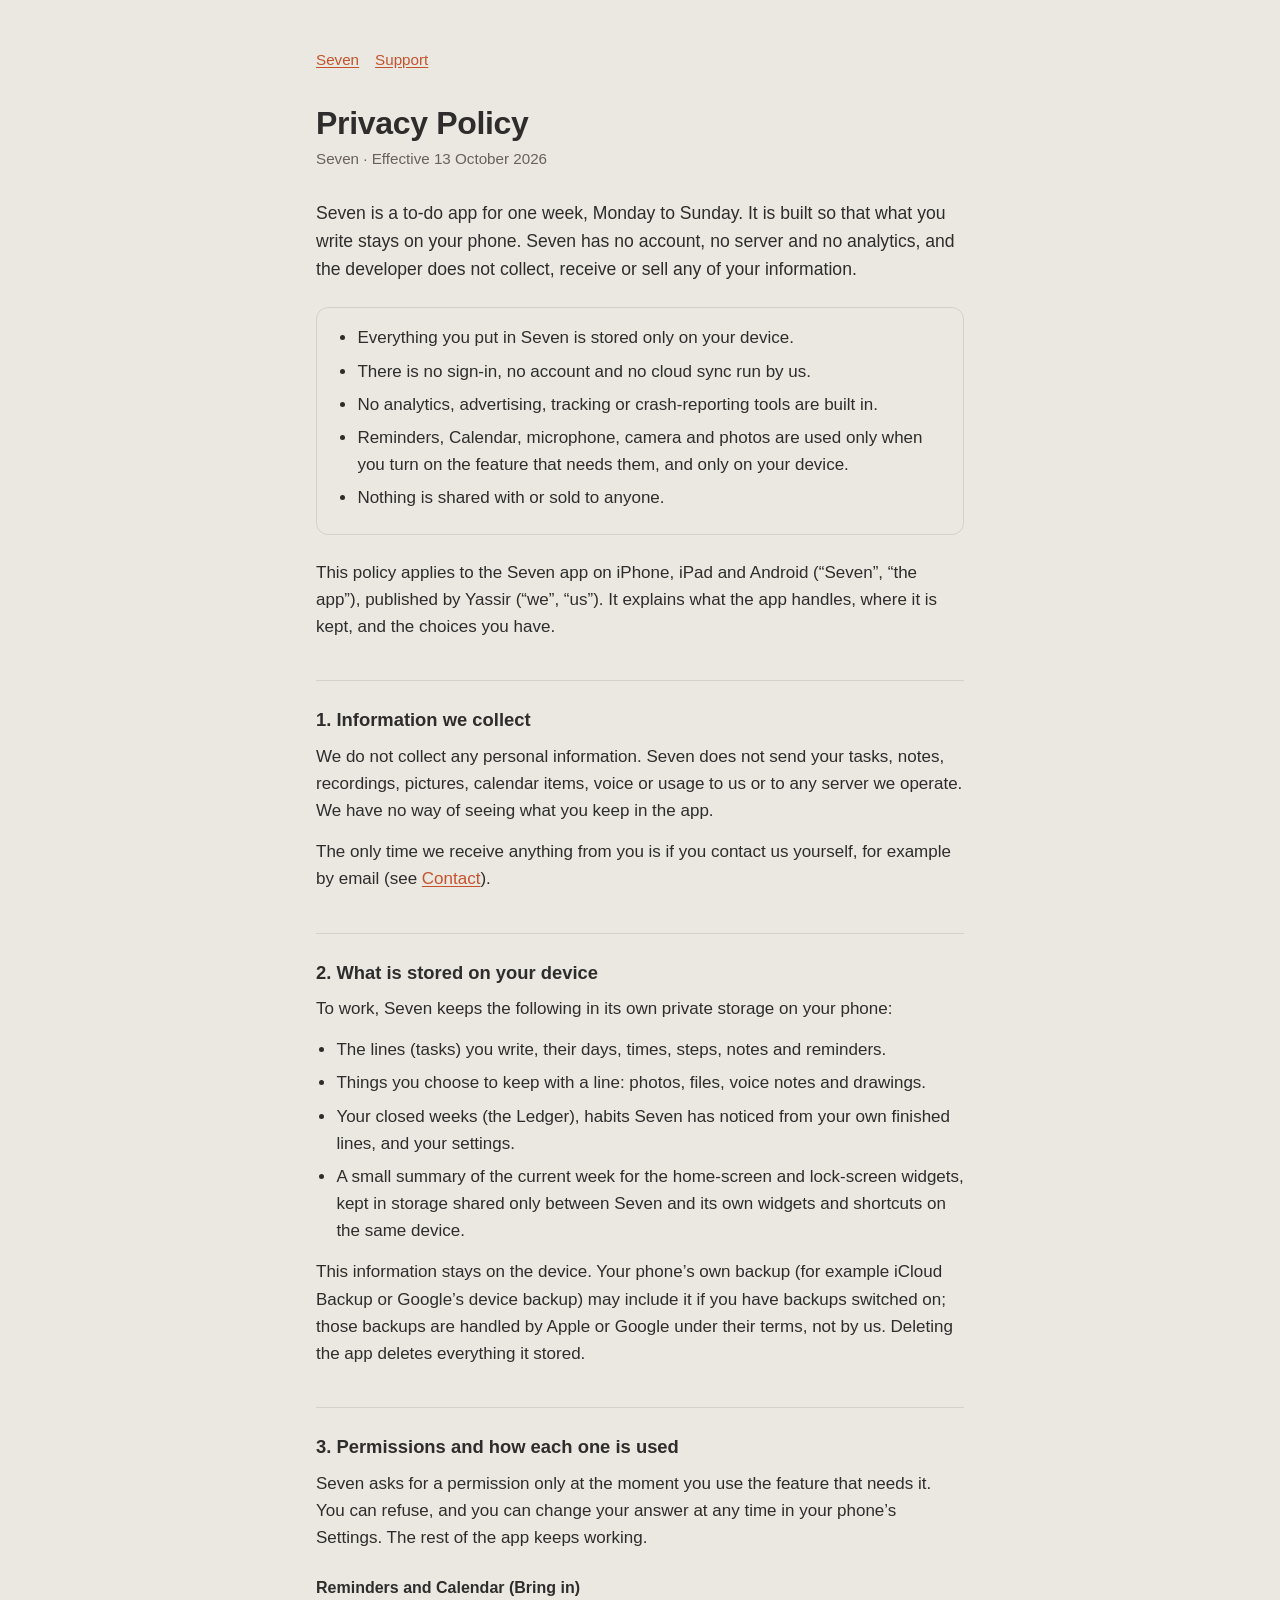
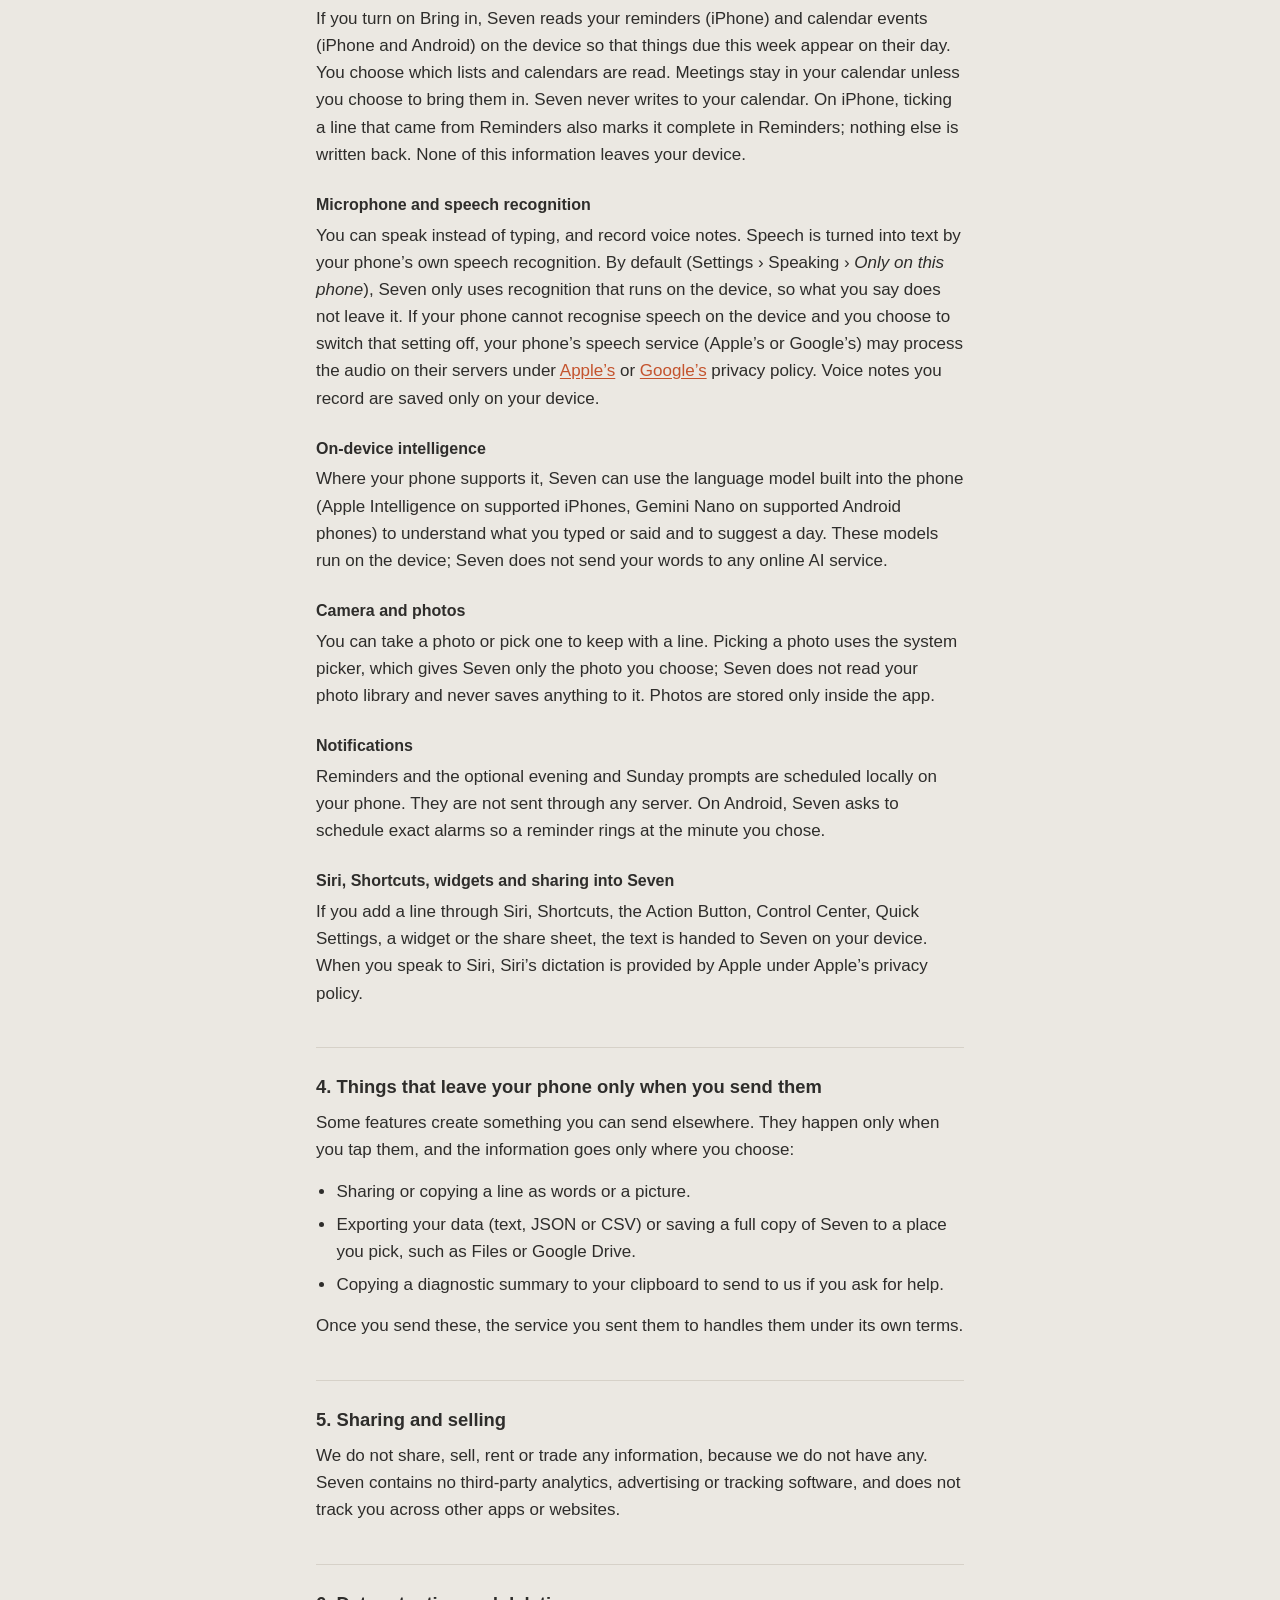
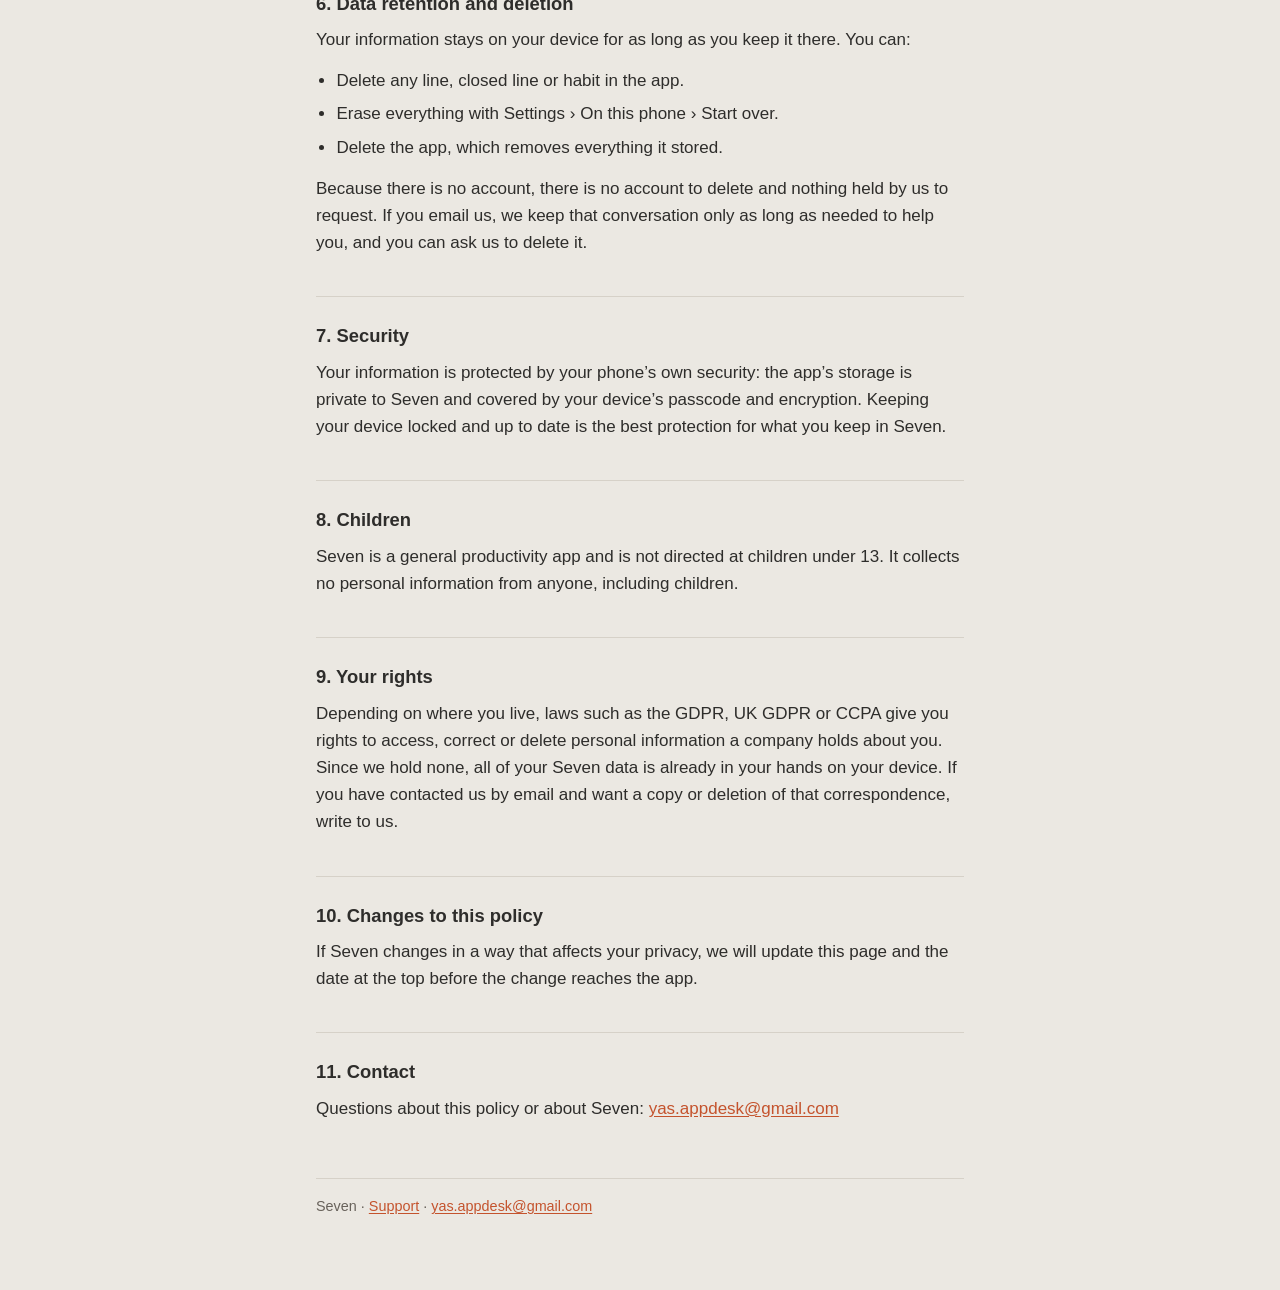
==== seven/privacy.html @ c4c127c9 "Privacy policy and support page for Seven Co-Authored-By: Claude Opus 5.5 <noreply@anthropic.com>" ====
<!doctype html>
<html lang="en">
<head>
<meta charset="utf-8">
<meta name="viewport" content="width=device-width, initial-scale=1">
<title>Seven Privacy Policy</title>
<meta name="description" content="How the Seven app handles your information: everything stays on your phone.">
<link rel="stylesheet" href="../style.css">
</head>
<body>
<main>
<nav><a href="./">Seven</a><a href="support.html">Support</a></nav>

<h1>Privacy Policy</h1>
<p class="meta">Seven · Effective 13 October 2026</p>

<p class="lede">Seven is a to-do app for one week, Monday to Sunday. It is built so that what you write stays on your phone. Seven has no account, no server and no analytics, and the developer does not collect, receive or sell any of your information.</p>

<div class="summary">
<ul>
  <li>Everything you put in Seven is stored only on your device.</li>
  <li>There is no sign-in, no account and no cloud sync run by us.</li>
  <li>No analytics, advertising, tracking or crash-reporting tools are built in.</li>
  <li>Reminders, Calendar, microphone, camera and photos are used only when you turn on the feature that needs them, and only on your device.</li>
  <li>Nothing is shared with or sold to anyone.</li>
</ul>
</div>

<p>This policy applies to the Seven app on iPhone, iPad and Android (“Seven”, “the app”), published by Yassir (“we”, “us”). It explains what the app handles, where it is kept, and the choices you have.</p>

<h2>1. Information we collect</h2>
<p>We do not collect any personal information. Seven does not send your tasks, notes, recordings, pictures, calendar items, voice or usage to us or to any server we operate. We have no way of seeing what you keep in the app.</p>
<p>The only time we receive anything from you is if you contact us yourself, for example by email (see <a href="#contact">Contact</a>).</p>

<h2>2. What is stored on your device</h2>
<p>To work, Seven keeps the following in its own private storage on your phone:</p>
<ul>
  <li>The lines (tasks) you write, their days, times, steps, notes and reminders.</li>
  <li>Things you choose to keep with a line: photos, files, voice notes and drawings.</li>
  <li>Your closed weeks (the Ledger), habits Seven has noticed from your own finished lines, and your settings.</li>
  <li>A small summary of the current week for the home-screen and lock-screen widgets, kept in storage shared only between Seven and its own widgets and shortcuts on the same device.</li>
</ul>
<p>This information stays on the device. Your phone’s own backup (for example iCloud Backup or Google’s device backup) may include it if you have backups switched on; those backups are handled by Apple or Google under their terms, not by us. Deleting the app deletes everything it stored.</p>

<h2>3. Permissions and how each one is used</h2>
<p>Seven asks for a permission only at the moment you use the feature that needs it. You can refuse, and you can change your answer at any time in your phone’s Settings. The rest of the app keeps working.</p>

<h3>Reminders and Calendar (Bring in)</h3>
<p>If you turn on Bring in, Seven reads your reminders (iPhone) and calendar events (iPhone and Android) on the device so that things due this week appear on their day. You choose which lists and calendars are read. Meetings stay in your calendar unless you choose to bring them in. Seven never writes to your calendar. On iPhone, ticking a line that came from Reminders also marks it complete in Reminders; nothing else is written back. None of this information leaves your device.</p>

<h3>Microphone and speech recognition</h3>
<p>You can speak instead of typing, and record voice notes. Speech is turned into text by your phone’s own speech recognition. By default (Settings › Speaking › <em>Only on this phone</em>), Seven only uses recognition that runs on the device, so what you say does not leave it. If your phone cannot recognise speech on the device and you choose to switch that setting off, your phone’s speech service (Apple’s or Google’s) may process the audio on their servers under <a href="https://www.apple.com/legal/privacy/">Apple’s</a> or <a href="https://policies.google.com/privacy">Google’s</a> privacy policy. Voice notes you record are saved only on your device.</p>

<h3>On-device intelligence</h3>
<p>Where your phone supports it, Seven can use the language model built into the phone (Apple Intelligence on supported iPhones, Gemini Nano on supported Android phones) to understand what you typed or said and to suggest a day. These models run on the device; Seven does not send your words to any online AI service.</p>

<h3>Camera and photos</h3>
<p>You can take a photo or pick one to keep with a line. Picking a photo uses the system picker, which gives Seven only the photo you choose; Seven does not read your photo library and never saves anything to it. Photos are stored only inside the app.</p>

<h3>Notifications</h3>
<p>Reminders and the optional evening and Sunday prompts are scheduled locally on your phone. They are not sent through any server. On Android, Seven asks to schedule exact alarms so a reminder rings at the minute you chose.</p>

<h3>Siri, Shortcuts, widgets and sharing into Seven</h3>
<p>If you add a line through Siri, Shortcuts, the Action Button, Control Center, Quick Settings, a widget or the share sheet, the text is handed to Seven on your device. When you speak to Siri, Siri’s dictation is provided by Apple under Apple’s privacy policy.</p>

<h2>4. Things that leave your phone only when you send them</h2>
<p>Some features create something you can send elsewhere. They happen only when you tap them, and the information goes only where you choose:</p>
<ul>
  <li>Sharing or copying a line as words or a picture.</li>
  <li>Exporting your data (text, JSON or CSV) or saving a full copy of Seven to a place you pick, such as Files or Google Drive.</li>
  <li>Copying a diagnostic summary to your clipboard to send to us if you ask for help.</li>
</ul>
<p>Once you send these, the service you sent them to handles them under its own terms.</p>

<h2>5. Sharing and selling</h2>
<p>We do not share, sell, rent or trade any information, because we do not have any. Seven contains no third-party analytics, advertising or tracking software, and does not track you across other apps or websites.</p>

<h2>6. Data retention and deletion</h2>
<p>Your information stays on your device for as long as you keep it there. You can:</p>
<ul>
  <li>Delete any line, closed line or habit in the app.</li>
  <li>Erase everything with Settings › On this phone › Start over.</li>
  <li>Delete the app, which removes everything it stored.</li>
</ul>
<p>Because there is no account, there is no account to delete and nothing held by us to request. If you email us, we keep that conversation only as long as needed to help you, and you can ask us to delete it.</p>

<h2>7. Security</h2>
<p>Your information is protected by your phone’s own security: the app’s storage is private to Seven and covered by your device’s passcode and encryption. Keeping your device locked and up to date is the best protection for what you keep in Seven.</p>

<h2>8. Children</h2>
<p>Seven is a general productivity app and is not directed at children under 13. It collects no personal information from anyone, including children.</p>

<h2>9. Your rights</h2>
<p>Depending on where you live, laws such as the GDPR, UK GDPR or CCPA give you rights to access, correct or delete personal information a company holds about you. Since we hold none, all of your Seven data is already in your hands on your device. If you have contacted us by email and want a copy or deletion of that correspondence, write to us.</p>

<h2>10. Changes to this policy</h2>
<p>If Seven changes in a way that affects your privacy, we will update this page and the date at the top before the change reaches the app.</p>

<h2 id="contact">11. Contact</h2>
<p>Questions about this policy or about Seven: <a href="mailto:yas.appdesk@gmail.com">yas.appdesk@gmail.com</a></p>

<footer>Seven · <a href="support.html">Support</a> · <a href="mailto:yas.appdesk@gmail.com">yas.appdesk@gmail.com</a></footer>
</main>
</body>
</html>
---- style.css ----
:root {
  --paper: #EBE8E2;
  --ink: #2E2D2B;
  --quiet: #68625B;
  --line: #D6D1C8;
  --accent: #C4532D;
}
@media (prefers-color-scheme: dark) {
  :root {
    --paper: #2E2D2B;
    --ink: #EBE8E2;
    --quiet: #A8A298;
    --line: #45433F;
    --accent: #F0885F;
  }
}
* { box-sizing: border-box; }
html { -webkit-text-size-adjust: 100%; }
body {
  margin: 0;
  background: var(--paper);
  color: var(--ink);
  font: 17px/1.6 -apple-system, BlinkMacSystemFont, "Segoe UI", Roboto, Helvetica, Arial, sans-serif;
}
main { max-width: 680px; margin: 0 auto; padding: 48px 16px 72px; }
h1 { font-size: 2rem; line-height: 1.2; margin: 0 0 4px; letter-spacing: -0.01em; }
h2 { font-size: 1.15rem; margin: 40px 0 8px; padding-top: 24px; border-top: 1px solid var(--line); }
h3 { font-size: 1rem; margin: 24px 0 4px; }
p, ul { margin: 0 0 14px; }
ul { padding-left: 1.2em; }
li { margin-bottom: 6px; }
a { color: var(--accent); text-underline-offset: 2px; }
.meta { color: var(--quiet); font-size: 0.95rem; margin-bottom: 28px; }
.lede { font-size: 1.1rem; }
.summary { border: 1px solid var(--line); border-radius: 12px; padding: 16px 20px; margin: 24px 0; }
.summary ul { margin: 0; }
nav { font-size: 0.95rem; margin-bottom: 32px; }
nav a { margin-right: 16px; }
footer { color: var(--quiet); font-size: 0.9rem; margin-top: 56px; padding-top: 16px; border-top: 1px solid var(--line); }
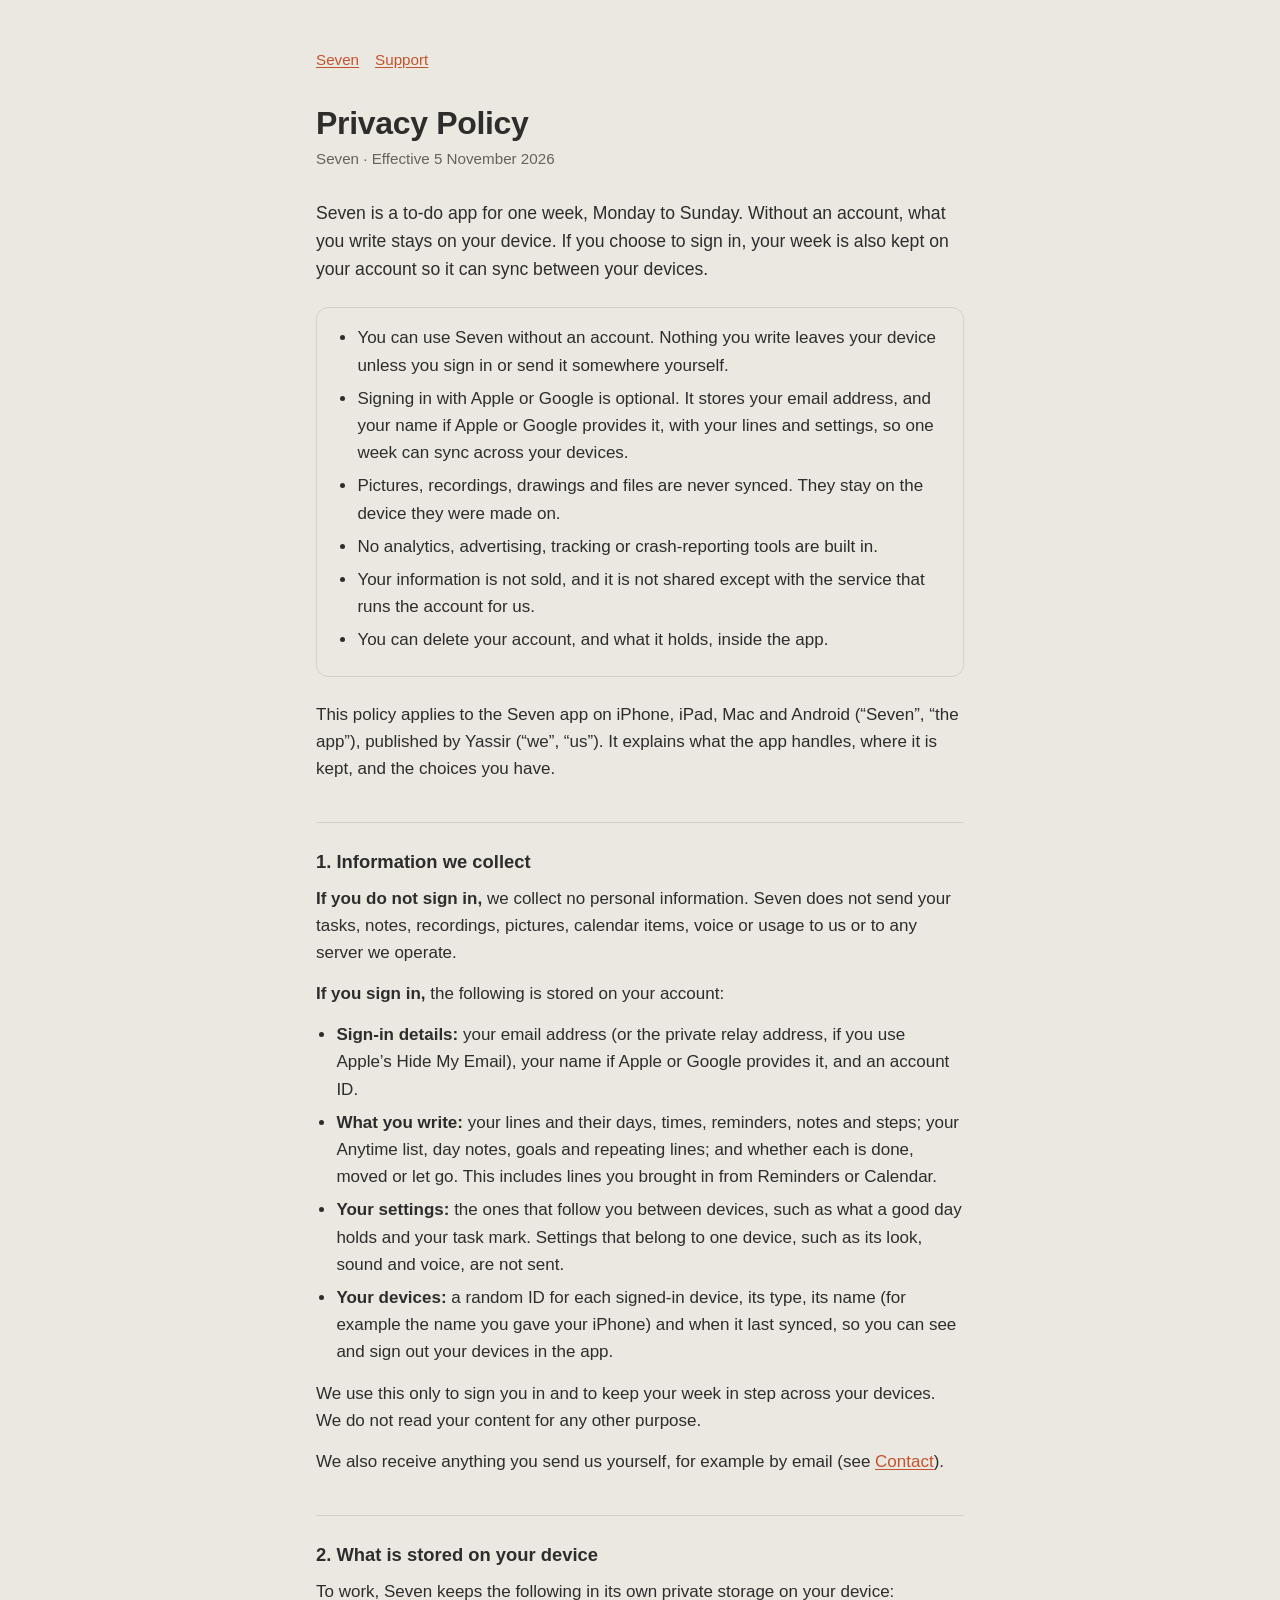
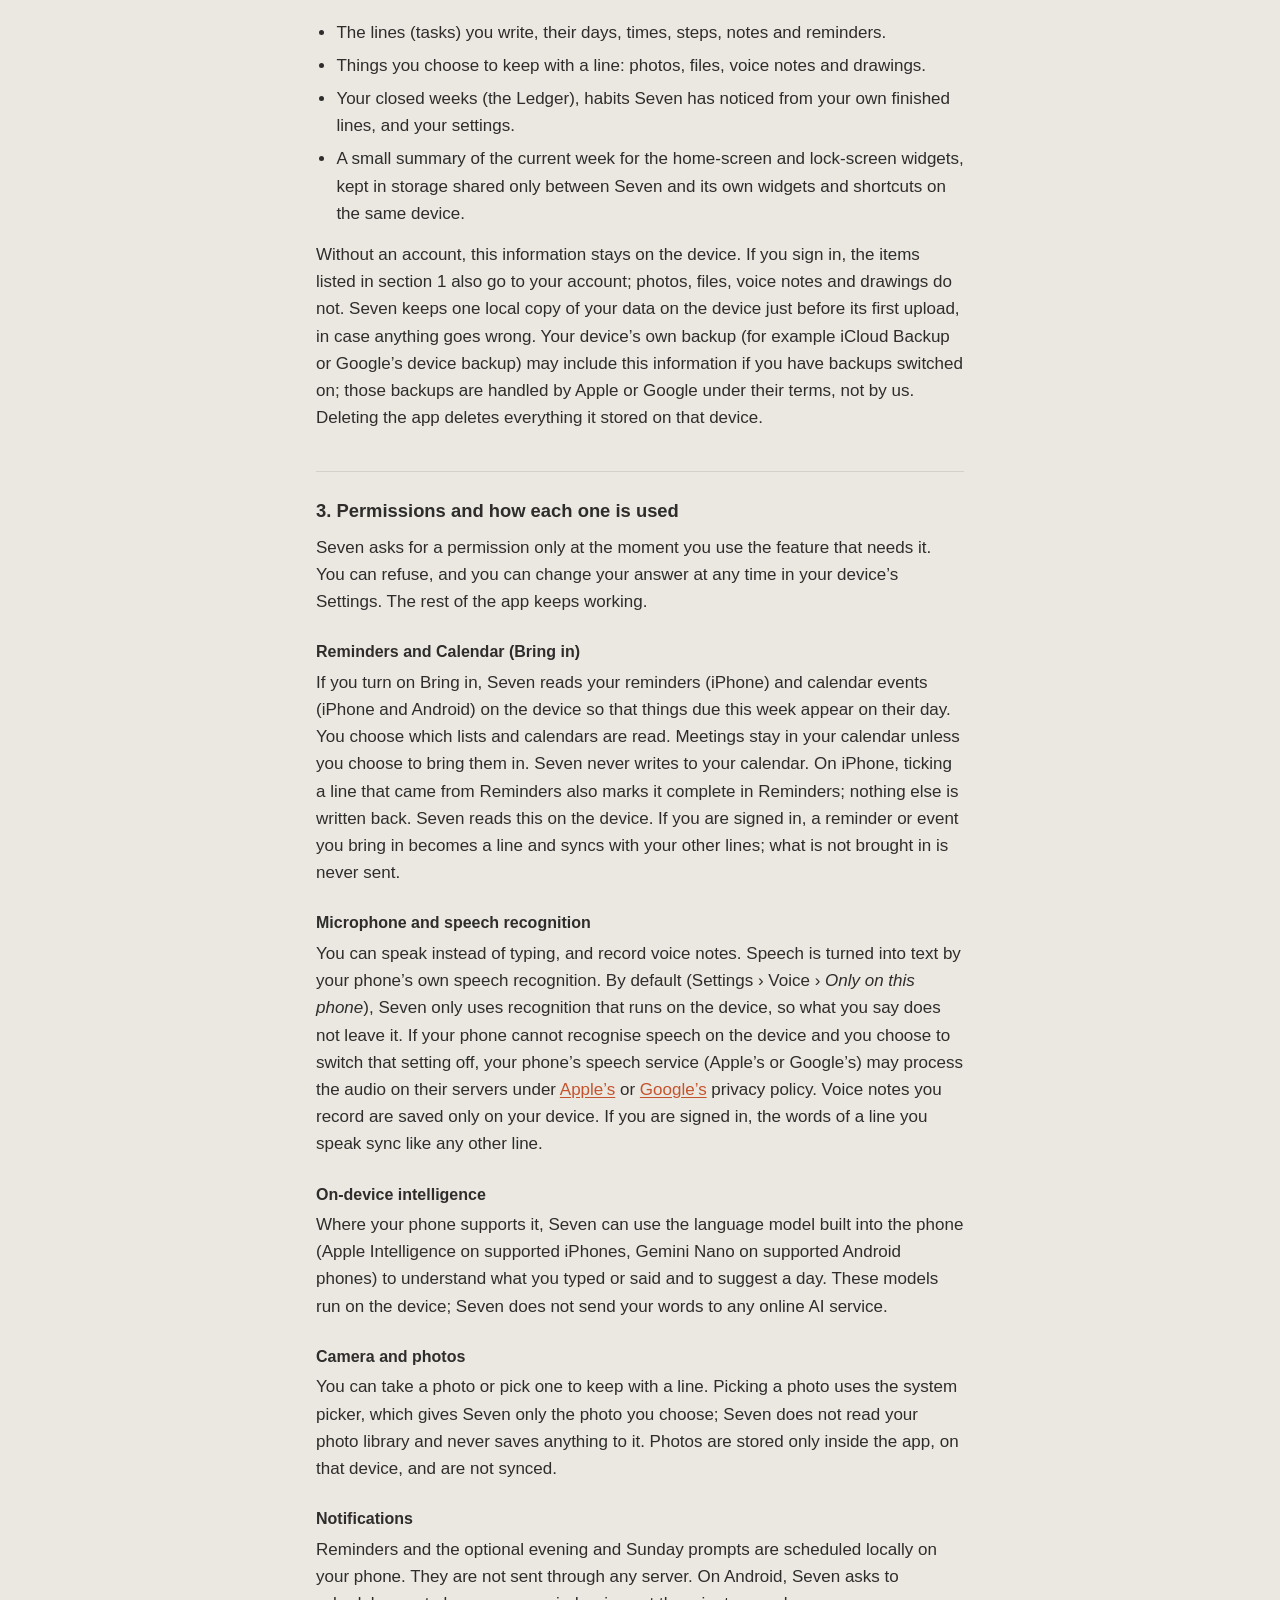
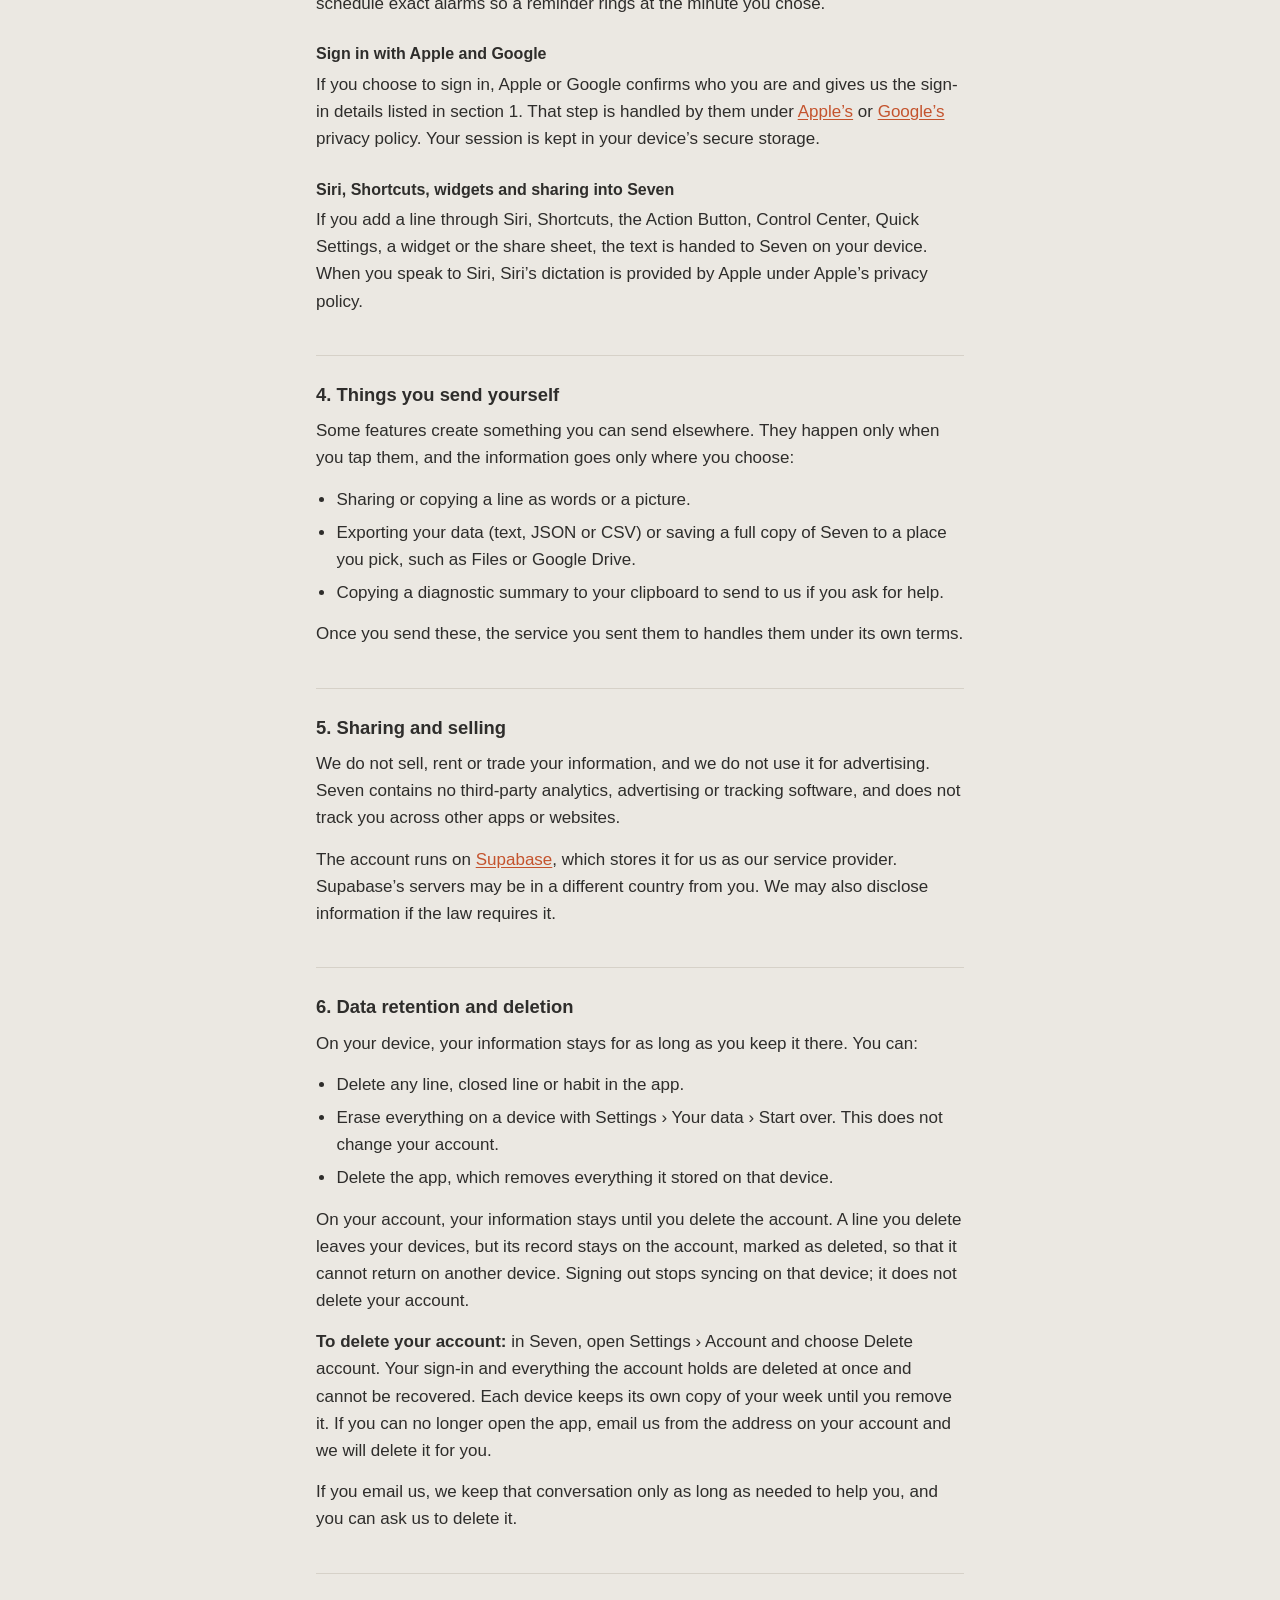
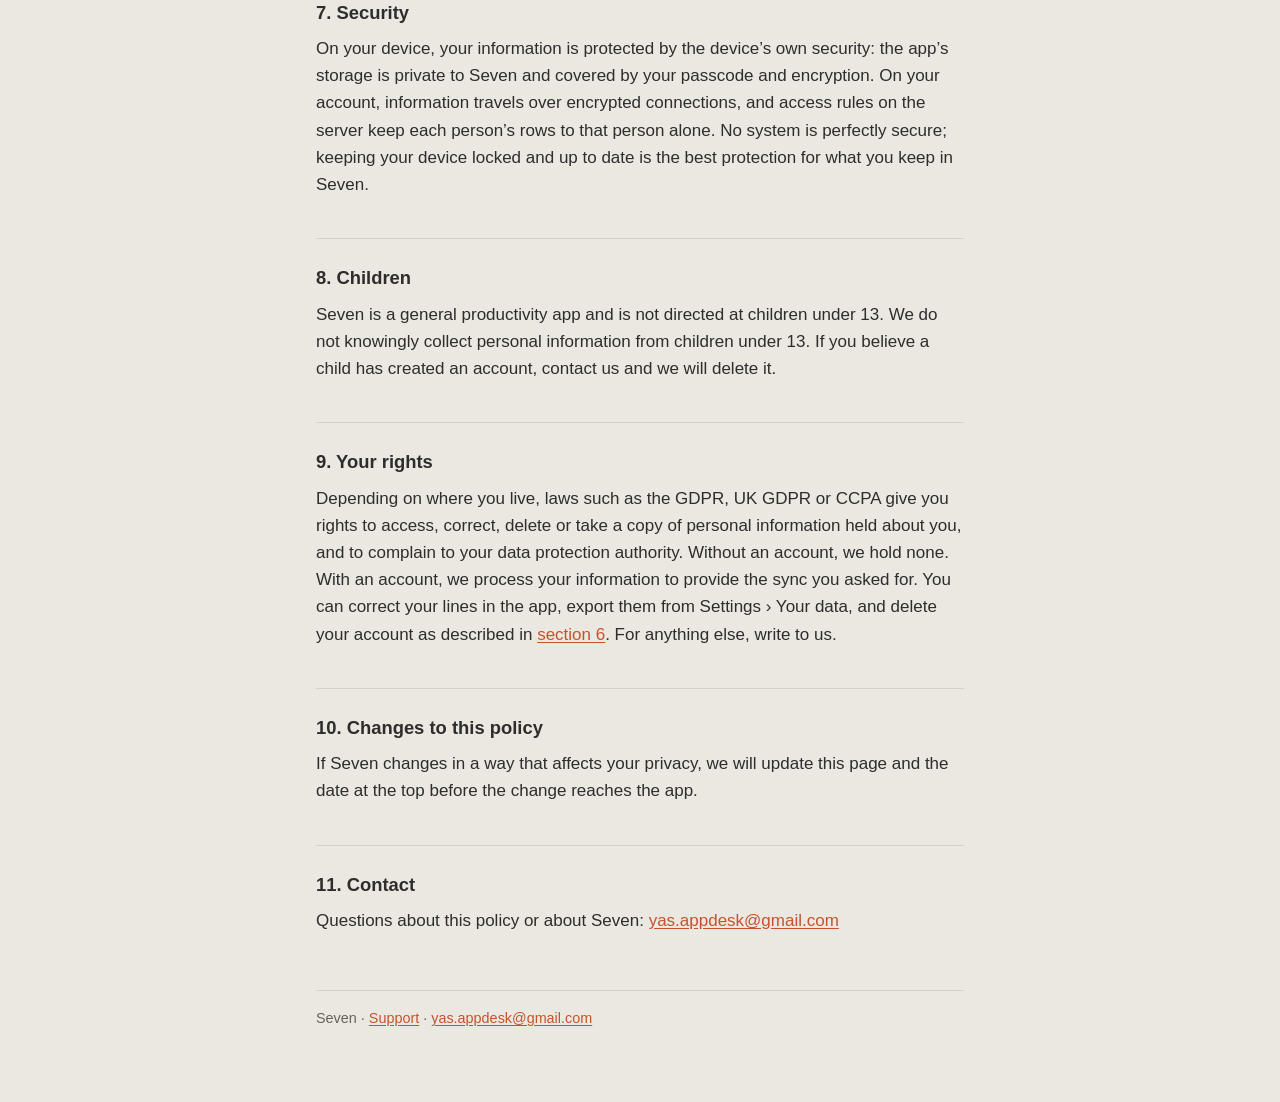
==== commit 74ea1f60: "Seven's policy says what the account keeps Sign-in and sync shipped after the first version: the pol" ====
--- a/seven/privacy.html
+++ b/seven/privacy.html
@@ -4,7 +4,7 @@
 <meta charset="utf-8">
 <meta name="viewport" content="width=device-width, initial-scale=1">
 <title>Seven Privacy Policy</title>
-<meta name="description" content="How the Seven app handles your information: everything stays on your phone.">
+<meta name="description" content="How the Seven app handles your information: on your device by default, on your account only if you sign in.">
 <link rel="stylesheet" href="../style.css">
 </head>
 <body>
@@ -12,58 +12,70 @@
 <nav><a href="./">Seven</a><a href="support.html">Support</a></nav>
 
 <h1>Privacy Policy</h1>
-<p class="meta">Seven · Effective 13 October 2026</p>
+<p class="meta">Seven · Effective 5 November 2026</p>
 
-<p class="lede">Seven is a to-do app for one week, Monday to Sunday. It is built so that what you write stays on your phone. Seven has no account, no server and no analytics, and the developer does not collect, receive or sell any of your information.</p>
+<p class="lede">Seven is a to-do app for one week, Monday to Sunday. Without an account, what you write stays on your device. If you choose to sign in, your week is also kept on your account so it can sync between your devices.</p>
 
 <div class="summary">
 <ul>
-  <li>Everything you put in Seven is stored only on your device.</li>
-  <li>There is no sign-in, no account and no cloud sync run by us.</li>
+  <li>You can use Seven without an account. Nothing you write leaves your device unless you sign in or send it somewhere yourself.</li>
+  <li>Signing in with Apple or Google is optional. It stores your email address, and your name if Apple or Google provides it, with your lines and settings, so one week can sync across your devices.</li>
+  <li>Pictures, recordings, drawings and files are never synced. They stay on the device they were made on.</li>
   <li>No analytics, advertising, tracking or crash-reporting tools are built in.</li>
-  <li>Reminders, Calendar, microphone, camera and photos are used only when you turn on the feature that needs them, and only on your device.</li>
-  <li>Nothing is shared with or sold to anyone.</li>
+  <li>Your information is not sold, and it is not shared except with the service that runs the account for us.</li>
+  <li>You can delete your account, and what it holds, inside the app.</li>
 </ul>
 </div>
 
-<p>This policy applies to the Seven app on iPhone, iPad and Android (“Seven”, “the app”), published by Yassir (“we”, “us”). It explains what the app handles, where it is kept, and the choices you have.</p>
+<p>This policy applies to the Seven app on iPhone, iPad, Mac and Android (“Seven”, “the app”), published by Yassir (“we”, “us”). It explains what the app handles, where it is kept, and the choices you have.</p>
 
 <h2>1. Information we collect</h2>
-<p>We do not collect any personal information. Seven does not send your tasks, notes, recordings, pictures, calendar items, voice or usage to us or to any server we operate. We have no way of seeing what you keep in the app.</p>
-<p>The only time we receive anything from you is if you contact us yourself, for example by email (see <a href="#contact">Contact</a>).</p>
+<p><strong>If you do not sign in,</strong> we collect no personal information. Seven does not send your tasks, notes, recordings, pictures, calendar items, voice or usage to us or to any server we operate.</p>
+<p><strong>If you sign in,</strong> the following is stored on your account:</p>
+<ul>
+  <li><strong>Sign-in details:</strong> your email address (or the private relay address, if you use Apple’s Hide My Email), your name if Apple or Google provides it, and an account ID.</li>
+  <li><strong>What you write:</strong> your lines and their days, times, reminders, notes and steps; your Anytime list, day notes, goals and repeating lines; and whether each is done, moved or let go. This includes lines you brought in from Reminders or Calendar.</li>
+  <li><strong>Your settings:</strong> the ones that follow you between devices, such as what a good day holds and your task mark. Settings that belong to one device, such as its look, sound and voice, are not sent.</li>
+  <li><strong>Your devices:</strong> a random ID for each signed-in device, its type, its name (for example the name you gave your iPhone) and when it last synced, so you can see and sign out your devices in the app.</li>
+</ul>
+<p>We use this only to sign you in and to keep your week in step across your devices. We do not read your content for any other purpose.</p>
+<p>We also receive anything you send us yourself, for example by email (see <a href="#contact">Contact</a>).</p>
 
 <h2>2. What is stored on your device</h2>
-<p>To work, Seven keeps the following in its own private storage on your phone:</p>
+<p>To work, Seven keeps the following in its own private storage on your device:</p>
 <ul>
   <li>The lines (tasks) you write, their days, times, steps, notes and reminders.</li>
   <li>Things you choose to keep with a line: photos, files, voice notes and drawings.</li>
   <li>Your closed weeks (the Ledger), habits Seven has noticed from your own finished lines, and your settings.</li>
   <li>A small summary of the current week for the home-screen and lock-screen widgets, kept in storage shared only between Seven and its own widgets and shortcuts on the same device.</li>
 </ul>
-<p>This information stays on the device. Your phone’s own backup (for example iCloud Backup or Google’s device backup) may include it if you have backups switched on; those backups are handled by Apple or Google under their terms, not by us. Deleting the app deletes everything it stored.</p>
+<p>Without an account, this information stays on the device. If you sign in, the items listed in section 1 also go to your account; photos, files, voice notes and drawings do not. Seven keeps one local copy of your data on the device just before its first upload, in case anything goes wrong. Your device’s own backup (for example iCloud Backup or Google’s device backup) may include this information if you have backups switched on; those backups are handled by Apple or Google under their terms, not by us. Deleting the app deletes everything it stored on that device.</p>
 
 <h2>3. Permissions and how each one is used</h2>
-<p>Seven asks for a permission only at the moment you use the feature that needs it. You can refuse, and you can change your answer at any time in your phone’s Settings. The rest of the app keeps working.</p>
+<p>Seven asks for a permission only at the moment you use the feature that needs it. You can refuse, and you can change your answer at any time in your device’s Settings. The rest of the app keeps working.</p>
 
 <h3>Reminders and Calendar (Bring in)</h3>
-<p>If you turn on Bring in, Seven reads your reminders (iPhone) and calendar events (iPhone and Android) on the device so that things due this week appear on their day. You choose which lists and calendars are read. Meetings stay in your calendar unless you choose to bring them in. Seven never writes to your calendar. On iPhone, ticking a line that came from Reminders also marks it complete in Reminders; nothing else is written back. None of this information leaves your device.</p>
+<p>If you turn on Bring in, Seven reads your reminders (iPhone) and calendar events (iPhone and Android) on the device so that things due this week appear on their day. You choose which lists and calendars are read. Meetings stay in your calendar unless you choose to bring them in. Seven never writes to your calendar. On iPhone, ticking a line that came from Reminders also marks it complete in Reminders; nothing else is written back. Seven reads this on the device. If you are signed in, a reminder or event you bring in becomes a line and syncs with your other lines; what is not brought in is never sent.</p>
 
 <h3>Microphone and speech recognition</h3>
-<p>You can speak instead of typing, and record voice notes. Speech is turned into text by your phone’s own speech recognition. By default (Settings › Speaking › <em>Only on this phone</em>), Seven only uses recognition that runs on the device, so what you say does not leave it. If your phone cannot recognise speech on the device and you choose to switch that setting off, your phone’s speech service (Apple’s or Google’s) may process the audio on their servers under <a href="https://www.apple.com/legal/privacy/">Apple’s</a> or <a href="https://policies.google.com/privacy">Google’s</a> privacy policy. Voice notes you record are saved only on your device.</p>
+<p>You can speak instead of typing, and record voice notes. Speech is turned into text by your phone’s own speech recognition. By default (Settings › Voice › <em>Only on this phone</em>), Seven only uses recognition that runs on the device, so what you say does not leave it. If your phone cannot recognise speech on the device and you choose to switch that setting off, your phone’s speech service (Apple’s or Google’s) may process the audio on their servers under <a href="https://www.apple.com/legal/privacy/">Apple’s</a> or <a href="https://policies.google.com/privacy">Google’s</a> privacy policy. Voice notes you record are saved only on your device. If you are signed in, the words of a line you speak sync like any other line.</p>
 
 <h3>On-device intelligence</h3>
 <p>Where your phone supports it, Seven can use the language model built into the phone (Apple Intelligence on supported iPhones, Gemini Nano on supported Android phones) to understand what you typed or said and to suggest a day. These models run on the device; Seven does not send your words to any online AI service.</p>
 
 <h3>Camera and photos</h3>
-<p>You can take a photo or pick one to keep with a line. Picking a photo uses the system picker, which gives Seven only the photo you choose; Seven does not read your photo library and never saves anything to it. Photos are stored only inside the app.</p>
+<p>You can take a photo or pick one to keep with a line. Picking a photo uses the system picker, which gives Seven only the photo you choose; Seven does not read your photo library and never saves anything to it. Photos are stored only inside the app, on that device, and are not synced.</p>
 
 <h3>Notifications</h3>
 <p>Reminders and the optional evening and Sunday prompts are scheduled locally on your phone. They are not sent through any server. On Android, Seven asks to schedule exact alarms so a reminder rings at the minute you chose.</p>
 
+<h3>Sign in with Apple and Google</h3>
+<p>If you choose to sign in, Apple or Google confirms who you are and gives us the sign-in details listed in section 1. That step is handled by them under <a href="https://www.apple.com/legal/privacy/">Apple’s</a> or <a href="https://policies.google.com/privacy">Google’s</a> privacy policy. Your session is kept in your device’s secure storage.</p>
+
 <h3>Siri, Shortcuts, widgets and sharing into Seven</h3>
 <p>If you add a line through Siri, Shortcuts, the Action Button, Control Center, Quick Settings, a widget or the share sheet, the text is handed to Seven on your device. When you speak to Siri, Siri’s dictation is provided by Apple under Apple’s privacy policy.</p>
 
-<h2>4. Things that leave your phone only when you send them</h2>
+<h2>4. Things you send yourself</h2>
 <p>Some features create something you can send elsewhere. They happen only when you tap them, and the information goes only where you choose:</p>
 <ul>
   <li>Sharing or copying a line as words or a picture.</li>
@@ -73,25 +85,28 @@
 <p>Once you send these, the service you sent them to handles them under its own terms.</p>
 
 <h2>5. Sharing and selling</h2>
-<p>We do not share, sell, rent or trade any information, because we do not have any. Seven contains no third-party analytics, advertising or tracking software, and does not track you across other apps or websites.</p>
+<p>We do not sell, rent or trade your information, and we do not use it for advertising. Seven contains no third-party analytics, advertising or tracking software, and does not track you across other apps or websites.</p>
+<p>The account runs on <a href="https://supabase.com/privacy">Supabase</a>, which stores it for us as our service provider. Supabase’s servers may be in a different country from you. We may also disclose information if the law requires it.</p>
 
-<h2>6. Data retention and deletion</h2>
-<p>Your information stays on your device for as long as you keep it there. You can:</p>
+<h2 id="delete">6. Data retention and deletion</h2>
+<p>On your device, your information stays for as long as you keep it there. You can:</p>
 <ul>
   <li>Delete any line, closed line or habit in the app.</li>
-  <li>Erase everything with Settings › On this phone › Start over.</li>
-  <li>Delete the app, which removes everything it stored.</li>
+  <li>Erase everything on a device with Settings › Your data › Start over. This does not change your account.</li>
+  <li>Delete the app, which removes everything it stored on that device.</li>
 </ul>
-<p>Because there is no account, there is no account to delete and nothing held by us to request. If you email us, we keep that conversation only as long as needed to help you, and you can ask us to delete it.</p>
+<p>On your account, your information stays until you delete the account. A line you delete leaves your devices, but its record stays on the account, marked as deleted, so that it cannot return on another device. Signing out stops syncing on that device; it does not delete your account.</p>
+<p><strong>To delete your account:</strong> in Seven, open Settings › Account and choose Delete account. Your sign-in and everything the account holds are deleted at once and cannot be recovered. Each device keeps its own copy of your week until you remove it. If you can no longer open the app, email us from the address on your account and we will delete it for you.</p>
+<p>If you email us, we keep that conversation only as long as needed to help you, and you can ask us to delete it.</p>
 
 <h2>7. Security</h2>
-<p>Your information is protected by your phone’s own security: the app’s storage is private to Seven and covered by your device’s passcode and encryption. Keeping your device locked and up to date is the best protection for what you keep in Seven.</p>
+<p>On your device, your information is protected by the device’s own security: the app’s storage is private to Seven and covered by your passcode and encryption. On your account, information travels over encrypted connections, and access rules on the server keep each person’s rows to that person alone. No system is perfectly secure; keeping your device locked and up to date is the best protection for what you keep in Seven.</p>
 
 <h2>8. Children</h2>
-<p>Seven is a general productivity app and is not directed at children under 13. It collects no personal information from anyone, including children.</p>
+<p>Seven is a general productivity app and is not directed at children under 13. We do not knowingly collect personal information from children under 13. If you believe a child has created an account, contact us and we will delete it.</p>
 
 <h2>9. Your rights</h2>
-<p>Depending on where you live, laws such as the GDPR, UK GDPR or CCPA give you rights to access, correct or delete personal information a company holds about you. Since we hold none, all of your Seven data is already in your hands on your device. If you have contacted us by email and want a copy or deletion of that correspondence, write to us.</p>
+<p>Depending on where you live, laws such as the GDPR, UK GDPR or CCPA give you rights to access, correct, delete or take a copy of personal information held about you, and to complain to your data protection authority. Without an account, we hold none. With an account, we process your information to provide the sync you asked for. You can correct your lines in the app, export them from Settings › Your data, and delete your account as described in <a href="#delete">section 6</a>. For anything else, write to us.</p>
 
 <h2>10. Changes to this policy</h2>
 <p>If Seven changes in a way that affects your privacy, we will update this page and the date at the top before the change reaches the app.</p>
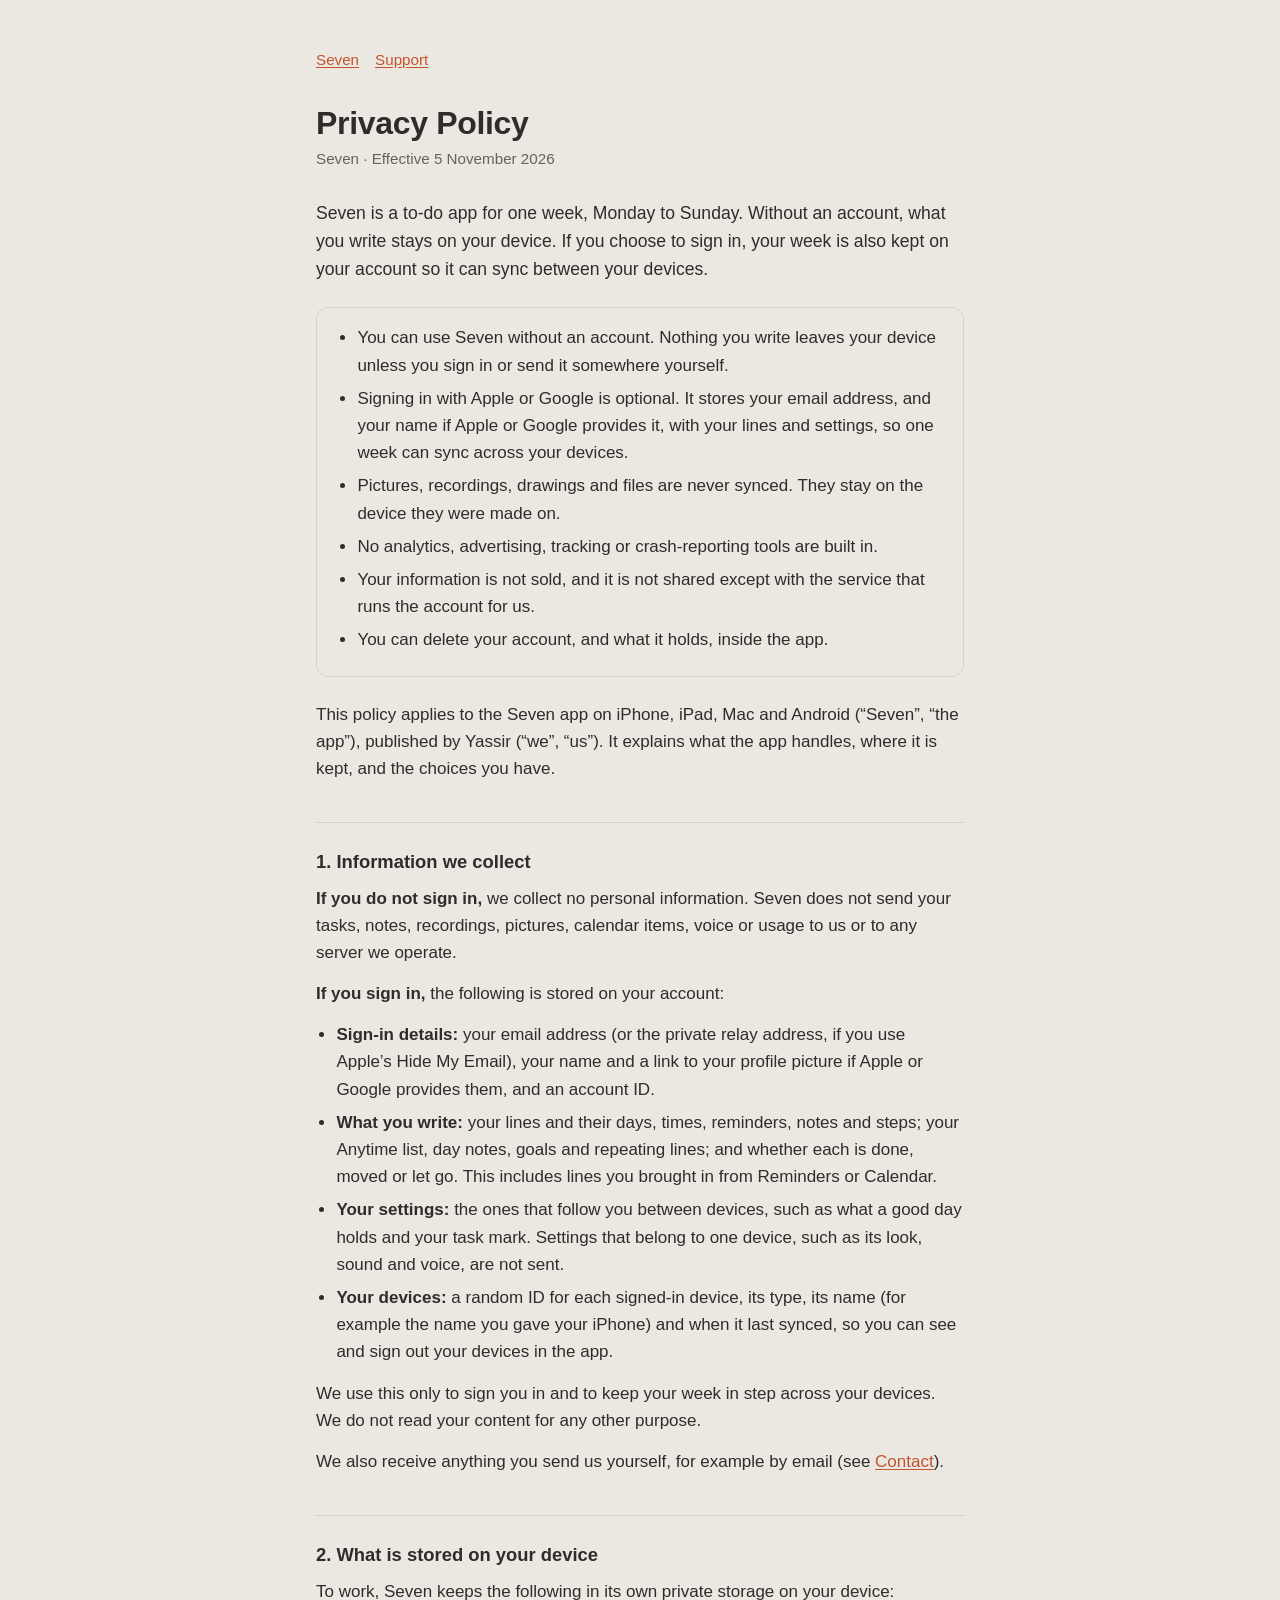
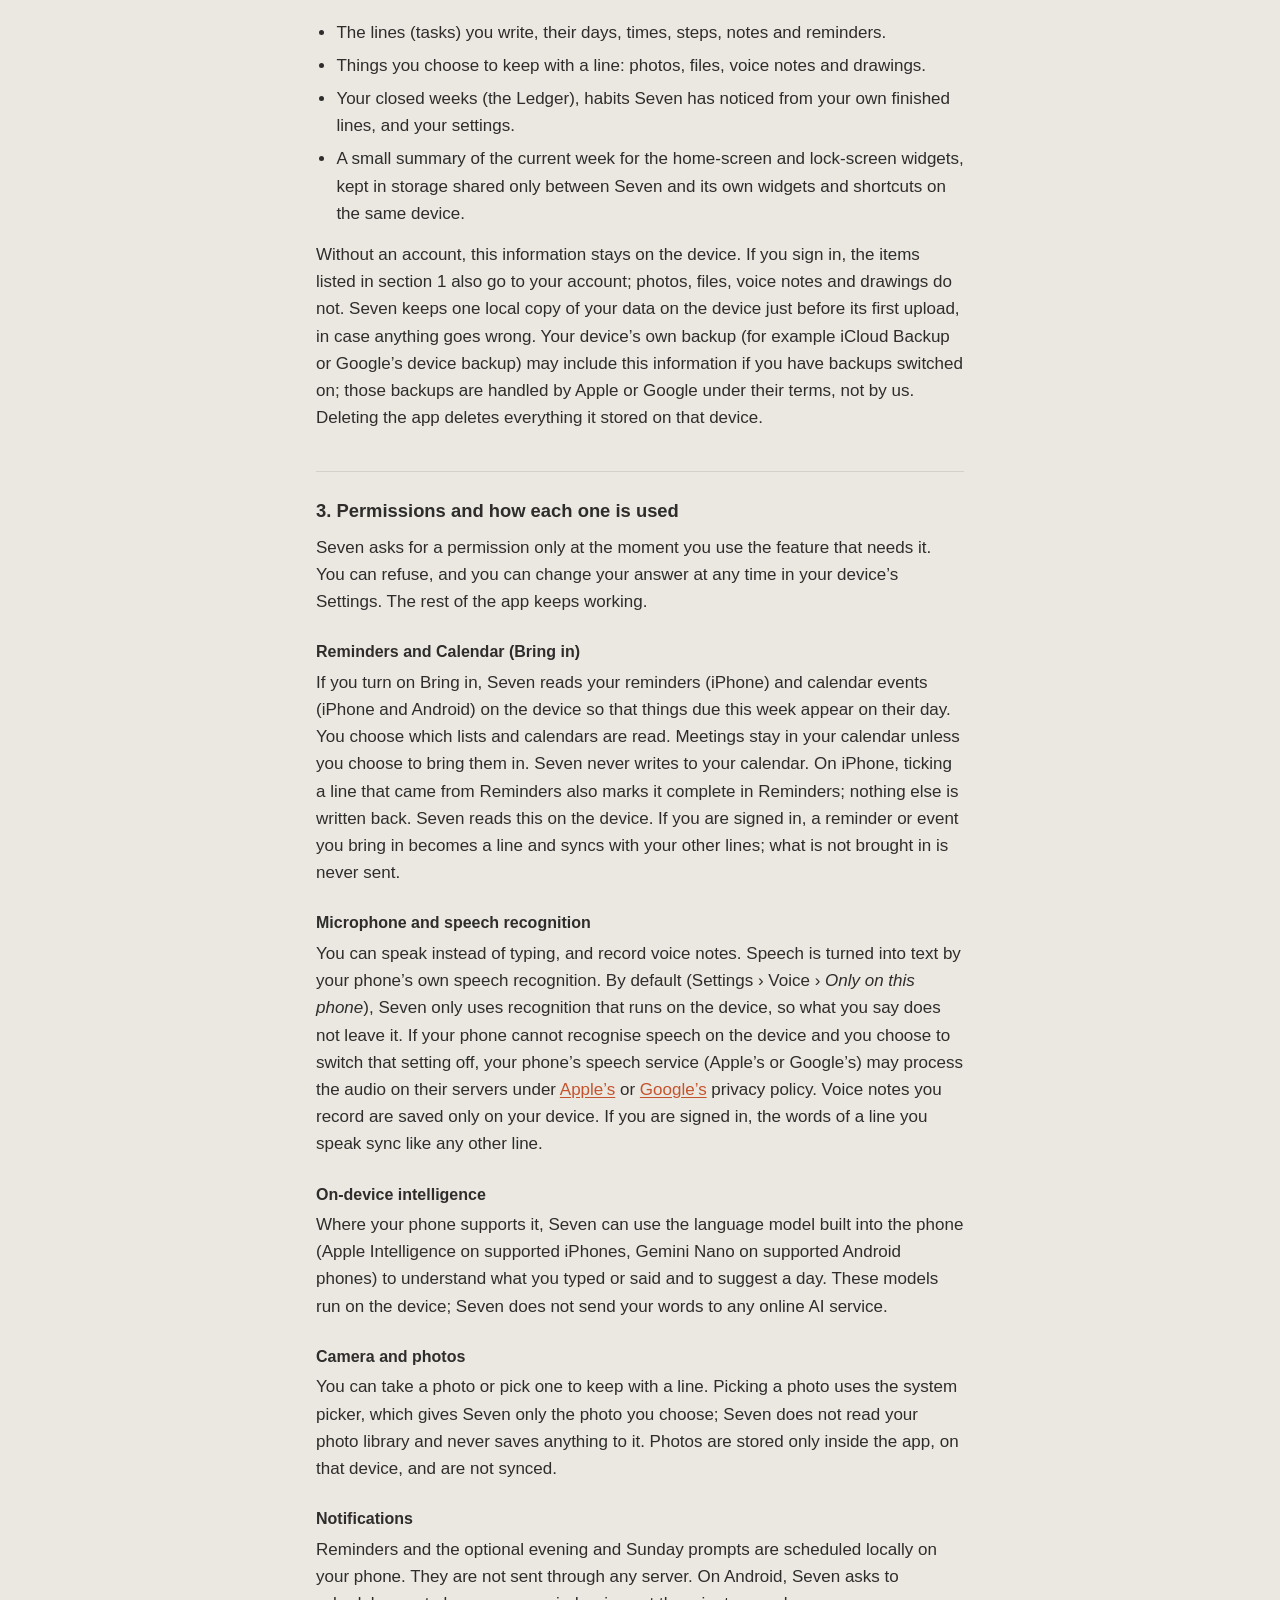
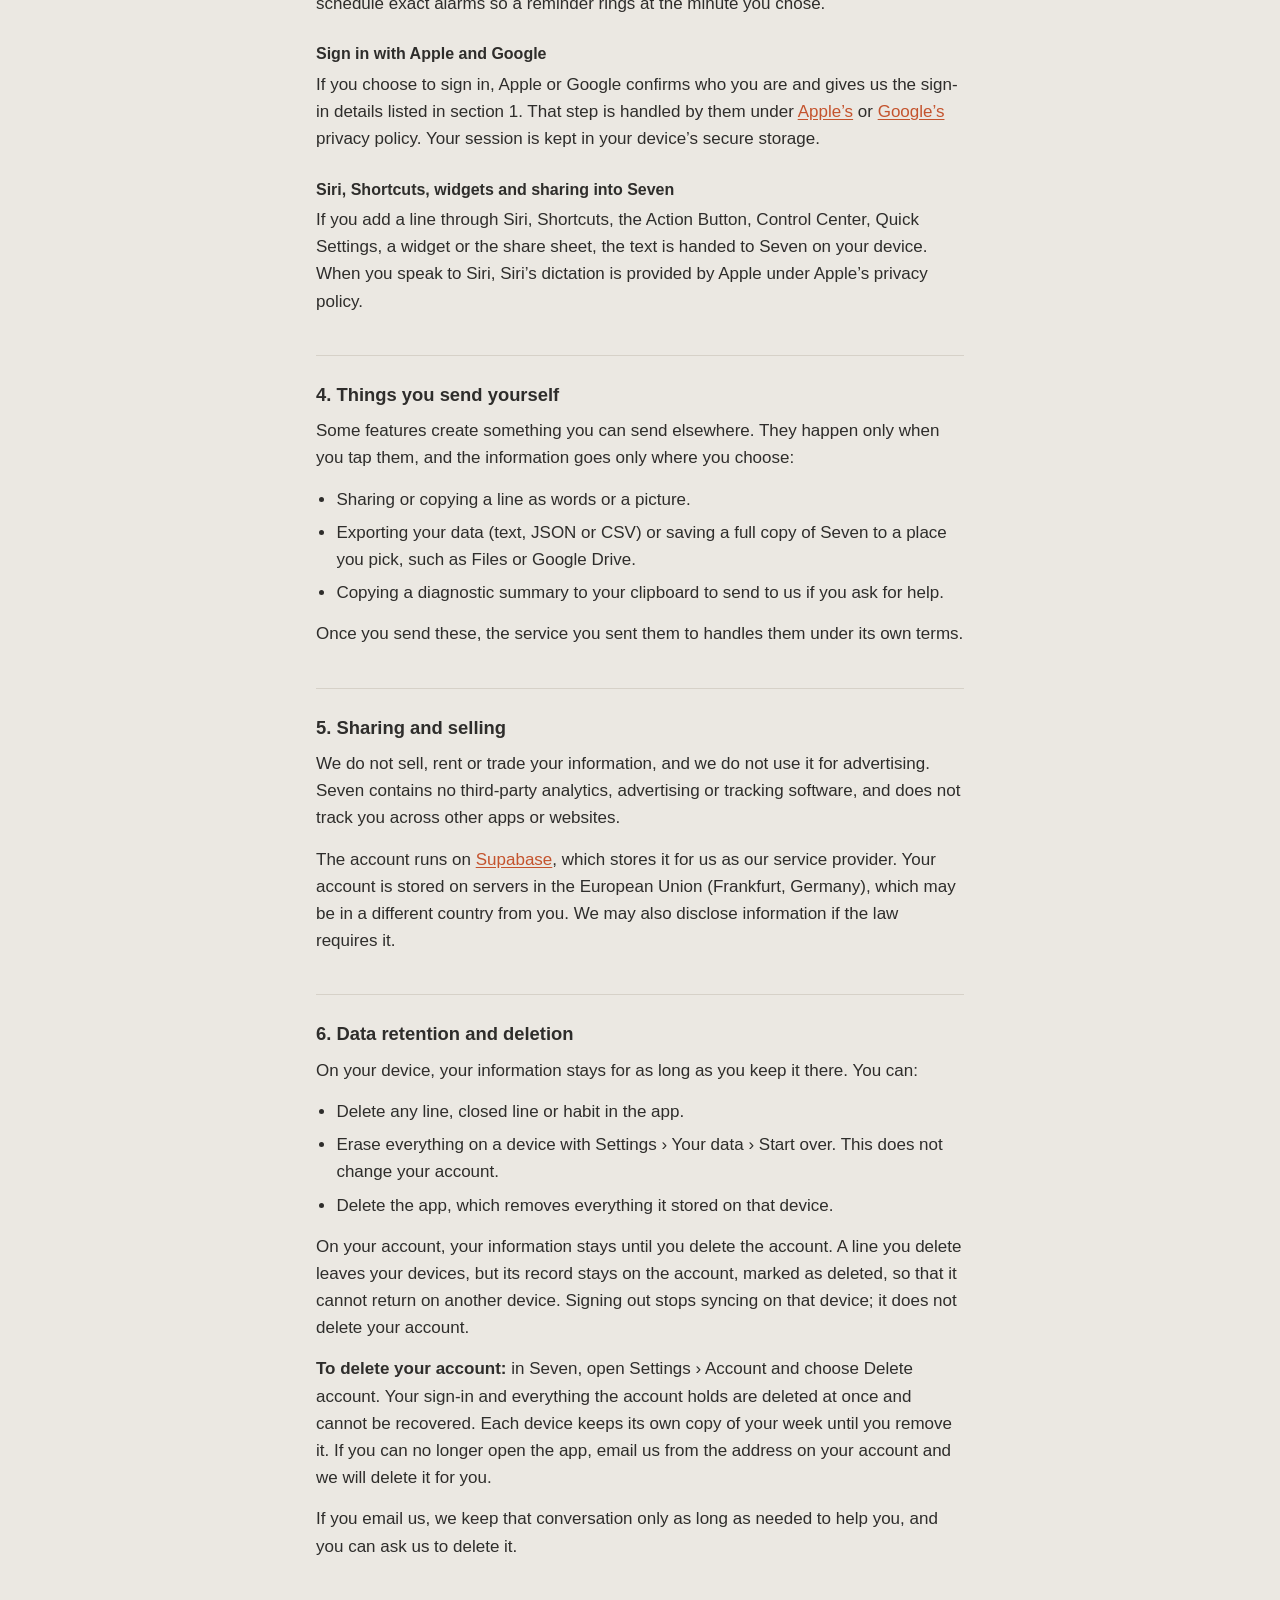
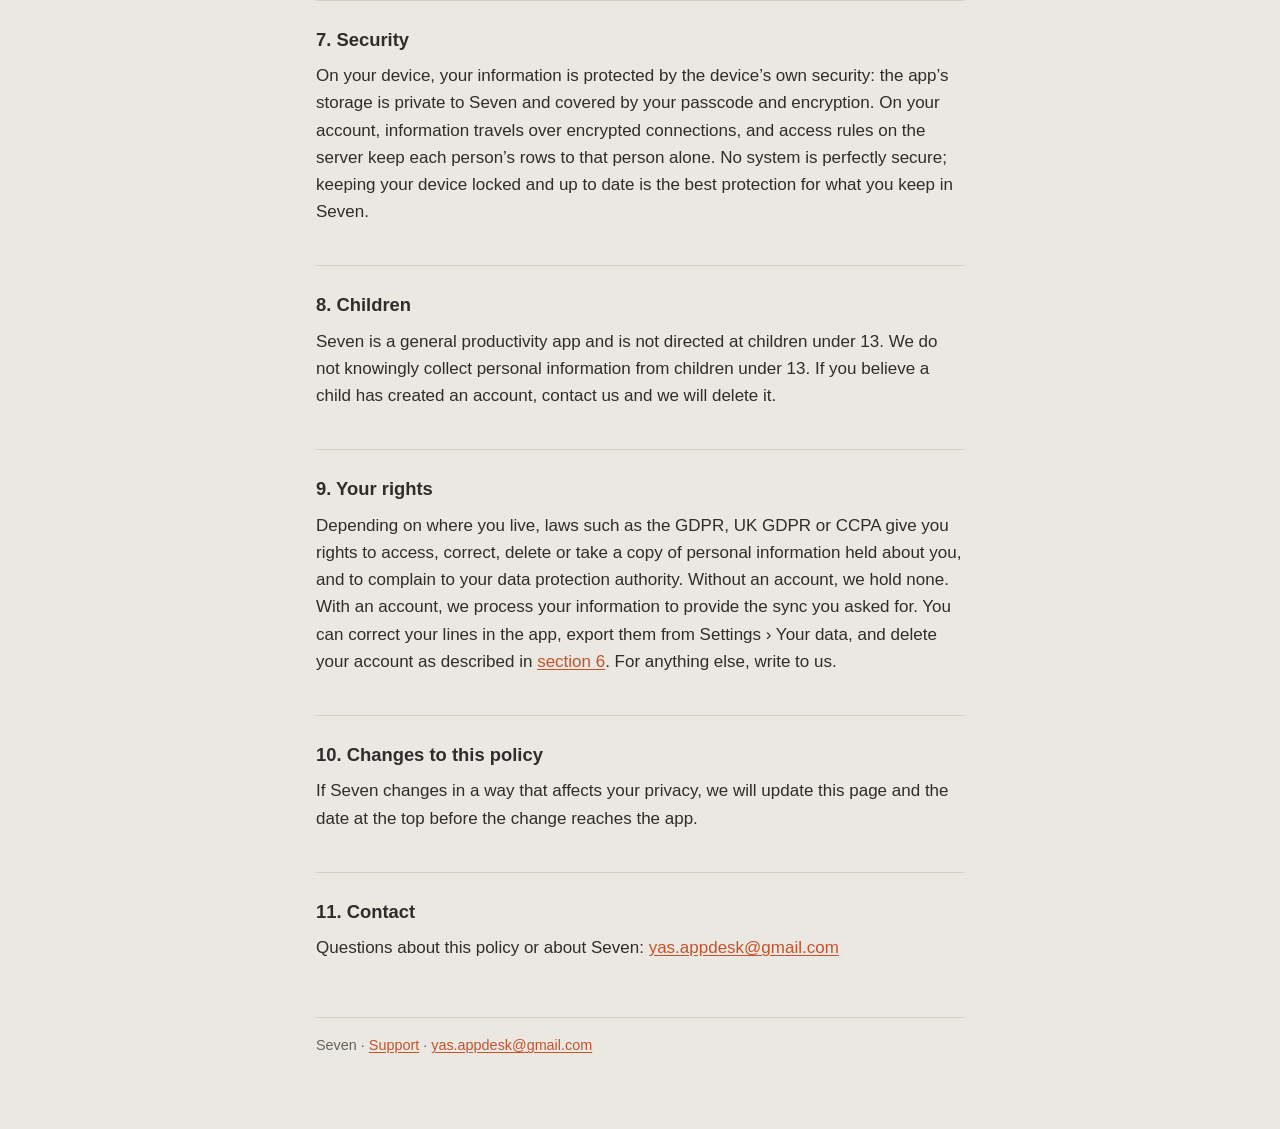
==== commit 3d70ca47: "Seven's policy names the profile picture link and where the account is kept Co-Authored-By: Claude O" ====
--- a/seven/privacy.html
+++ b/seven/privacy.html
@@ -33,7 +33,7 @@
 <p><strong>If you do not sign in,</strong> we collect no personal information. Seven does not send your tasks, notes, recordings, pictures, calendar items, voice or usage to us or to any server we operate.</p>
 <p><strong>If you sign in,</strong> the following is stored on your account:</p>
 <ul>
-  <li><strong>Sign-in details:</strong> your email address (or the private relay address, if you use Apple’s Hide My Email), your name if Apple or Google provides it, and an account ID.</li>
+  <li><strong>Sign-in details:</strong> your email address (or the private relay address, if you use Apple’s Hide My Email), your name and a link to your profile picture if Apple or Google provides them, and an account ID.</li>
   <li><strong>What you write:</strong> your lines and their days, times, reminders, notes and steps; your Anytime list, day notes, goals and repeating lines; and whether each is done, moved or let go. This includes lines you brought in from Reminders or Calendar.</li>
   <li><strong>Your settings:</strong> the ones that follow you between devices, such as what a good day holds and your task mark. Settings that belong to one device, such as its look, sound and voice, are not sent.</li>
   <li><strong>Your devices:</strong> a random ID for each signed-in device, its type, its name (for example the name you gave your iPhone) and when it last synced, so you can see and sign out your devices in the app.</li>
@@ -86,7 +86,7 @@
 
 <h2>5. Sharing and selling</h2>
 <p>We do not sell, rent or trade your information, and we do not use it for advertising. Seven contains no third-party analytics, advertising or tracking software, and does not track you across other apps or websites.</p>
-<p>The account runs on <a href="https://supabase.com/privacy">Supabase</a>, which stores it for us as our service provider. Supabase’s servers may be in a different country from you. We may also disclose information if the law requires it.</p>
+<p>The account runs on <a href="https://supabase.com/privacy">Supabase</a>, which stores it for us as our service provider. Your account is stored on servers in the European Union (Frankfurt, Germany), which may be in a different country from you. We may also disclose information if the law requires it.</p>
 
 <h2 id="delete">6. Data retention and deletion</h2>
 <p>On your device, your information stays for as long as you keep it there. You can:</p>
